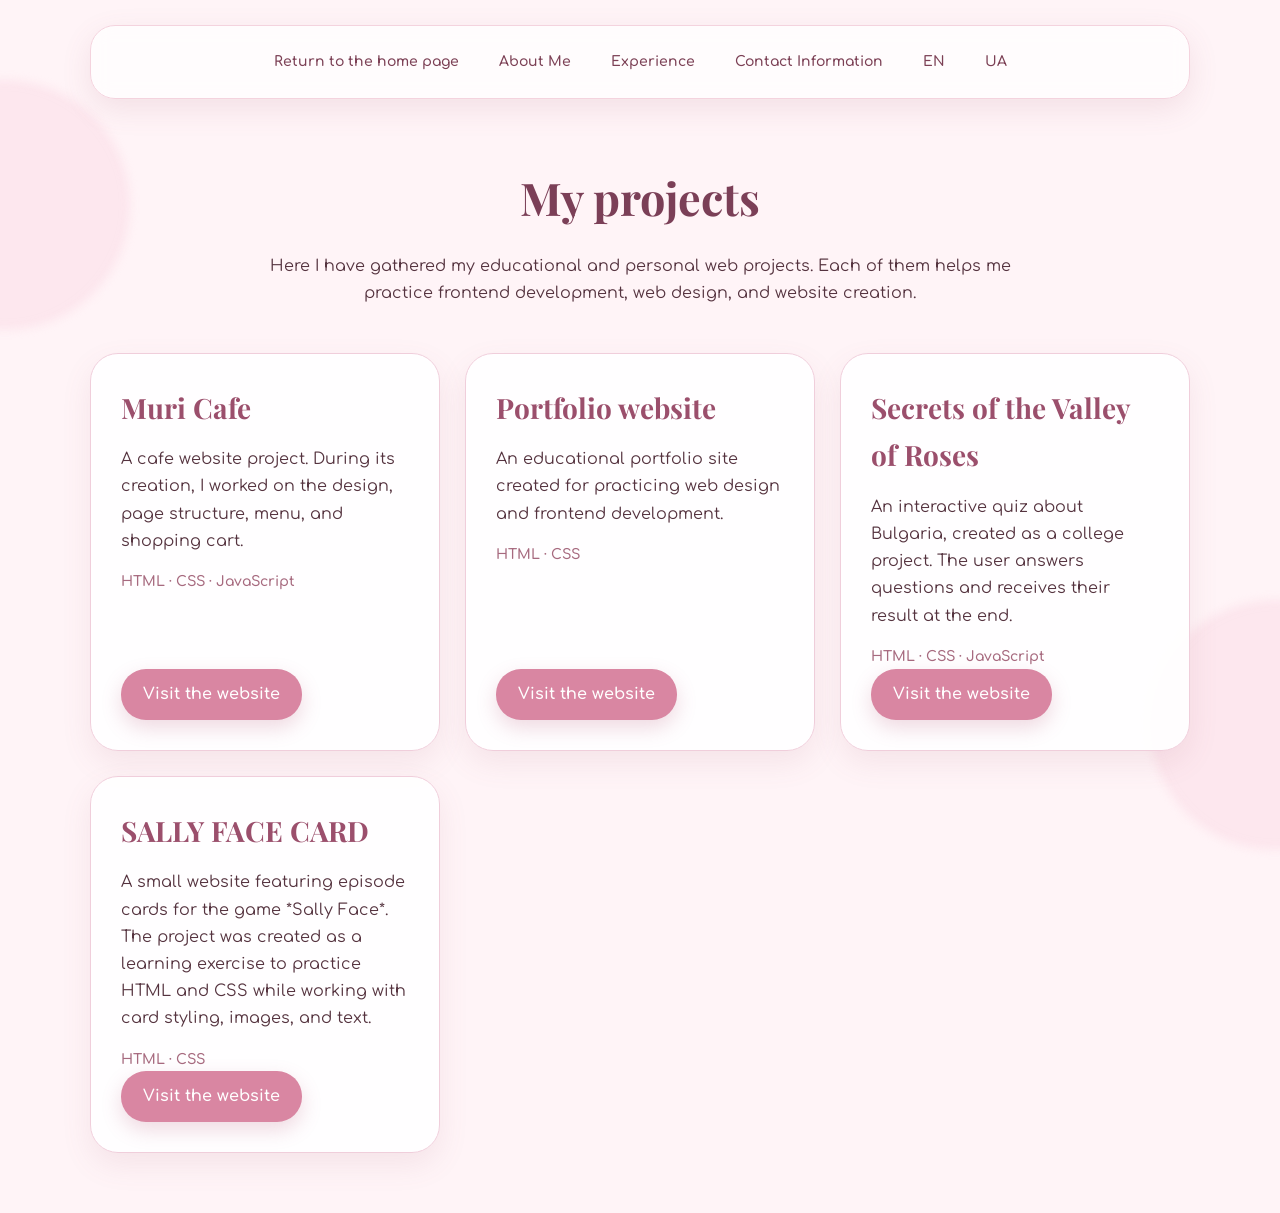
==== projects-en.html @ e0c2c513 "Add projects-en.html with project details" ====
<!DOCTYPE html>
<html lang="en">
<head>
     <link rel="stylesheet" href="style.css">
    <meta charset="UTF-8">
    <meta name="viewport" content="width=device-width, initial-scale=1.0">
    <title>Projects</title>
</head>
<body>
      

      <nav> 
        <a href="index-en.html">Return to the home page</a>
        <a href="about-en.html">About Me</a>
       <a href="experience-en.html">Experience</a>
        <a href="contacts-en.html">Contact Information</a>
     <a href="projects-en.html">EN</a>
        <a href="projects.html">UA</a>
    </nav>

    <main class="projects-page">

        <h1>My projects</h1>

        <p class="projects-intro">
            Here I have gathered my educational and personal web projects.
            Each of them helps me practice frontend development,
            web design, and website creation.
        </p>


        <div class="projects-list">
            <div class="project-card">

                <h2>Muri Cafe</h2>

                <p>
                    A cafe website project.
                    During its creation, I worked on the design,
                    page structure, menu, and shopping cart.
                </p>

                <p class="project-tech">
                    HTML · CSS · JavaScript
                </p>

                <a href="https://yurliu.github.io/Muri-Cafe/cart.html" target="_blank" class="project-button">
                   Visit the website
                </a>

            </div>


            
            <div class="project-card">

                <h2>Portfolio website</h2>

                <p>
                    An educational portfolio site created for practicing
                    web design and frontend development.
                </p>

                <p class="project-tech">
                    HTML · CSS 
                </p>

                <a href="https://yurliu.github.io/Mysite/" target="_blank" class="project-button">
                    Visit the website
                </a>

            </div>


            
            <div class="project-card">

                <h2>Secrets of the Valley of Roses</h2>

                <p>
                    An interactive quiz about Bulgaria, created as a college project. The user answers questions and receives their result at the end.
                </p>

                <p class="project-tech">
                    HTML · CSS · JavaScript
                </p>

                <a href="https://yurliu.github.io/school.work/" target="_blank" class="project-button">
                    Visit the website
                </a>

            </div>

   <div class="project-card">

                <h2>SALLY FACE CARD</h2>

                <p>
                  A small website featuring episode cards for the game *Sally Face*. The project was created as a learning exercise to practice HTML and CSS while working with card styling, images, and text.
                </p>

                <p class="project-tech">
                    HTML · CSS 
                </p>

                <a href="https://yurliu.github.io/Sally-Face-cards/" target="_blank" class="project-button">
                    Visit the website
                </a>

            </div>

        </div>

    </main>
<script src="script.js"></script>
</body>
</html>
---- style.css ----
@import url('https://fonts.googleapis.com/css2?family=Comfortaa:wght@400;500;600;700&family=Playfair+Display:wght@500;600;700&display=swap');

* {
    box-sizing: border-box;
    margin: 0;
    padding: 0;
}

html {
    scroll-behavior: smooth;
}

body {
    background: #fff4f7;
    color: #55333f;
    font-family: "Comfortaa", sans-serif;
    line-height: 1.7;
    min-height: 100vh;
    overflow-x: hidden;
}

/* Декоративные элементы */

body::before,
body::after {
    content: "";
    position: fixed;
    width: 250px;
    height: 250px;
    border-radius: 50%;
    background: #f8cddc;
    opacity: 0.35;
    z-index: -1;
    filter: blur(5px);
}

body::before {
    top: 80px;
    left: -120px;
}

body::after {
    right: -120px;
    bottom: 50px;
}

/* Навигация */

nav {
    width: calc(100% - 40px);
    max-width: 1100px;
    margin: 25px auto;
    padding: 15px 20px;

    display: flex;
    justify-content: center;
    align-items: center;
    gap: 10px;
    flex-wrap: wrap;

    background: rgba(255, 255, 255, 0.75);
    border: 1px solid #f4d3de;
    border-radius: 25px;

    box-shadow: 0 10px 30px rgba(157, 86, 111, 0.12);
    backdrop-filter: blur(10px);
}

nav a {
    text-decoration: none;
    color: #7c4055;
    font-size: 14px;
    font-weight: 600;

    padding: 9px 15px;
    border-radius: 18px;

    transition: 0.3s ease;
}

nav a:hover {
    background: #f5c5d5;
    color: #5b2e3e;
    transform: translateY(-2px);
}

/* Общие заголовки */

h1,
h2,
h3 {
    font-family: "Playfair Display", serif;
    color: #7b3f57;
}

h1 {
    font-size: 38px;
    margin-bottom: 18px;
}

h2 {
    font-size: 28px;
    margin-bottom: 15px;
}

h3 {
    font-size: 20px;
    margin-bottom: 8px;
}

p {
    font-size: 16px;
}

/* Общий стиль блоков */

.education,
.music,
.language,
.it,
.myinterests,
.mygoals,
.teaching-experience,
.work-experience,
.frontend-and-web-design,
.strengths,
.resume,
.about-preview,
.projects-preview,
.skills-preview,
.journey,
.contacts-preview {
    width: calc(100% - 40px);
    max-width: 1000px;
    margin: 35px auto;
    padding: 40px;

    background: rgba(255, 255, 255, 0.85);

    border: 1px solid #f2d5df;
    border-radius: 30px;

    box-shadow: 0 15px 40px rgba(157, 86, 111, 0.10);

    transition: 0.35s ease;
}

.education:hover,
.music:hover,
.language:hover,
.it:hover,
.myinterests:hover,
.mygoals:hover,
.teaching-experience:hover,
.work-experience:hover,
.frontend-and-web-design:hover,
.resume:hover,
.about-preview:hover,
.projects-preview:hover,
.skills-preview:hover,
.journey:hover,
.contacts-preview:hover {
    transform: translateY(-5px);
    box-shadow: 0 20px 45px rgba(157, 86, 111, 0.16);
}

/* Главная страница */

.resume {
    margin-top: 70px;
    text-align: center;
    padding: 70px 45px;

    background: linear-gradient(
        135deg,
        #f8d8e2,
        #fff5f7
    );
}

.resume h1 {
    font-size: 48px;
}

.resume p {
    font-size: 20px;
    margin-bottom: 30px;
}

/* Ссылки-кнопки */

.resume a,
.about-preview a,
.projects-preview a,
.contacts-preview a,
.project-button {
    display: inline-block;

    margin-top: 20px;
    padding: 12px 22px;

    background: #d986a2;
    color: white;

    text-decoration: none;
    font-weight: 600;

    border-radius: 25px;

    box-shadow: 0 8px 20px rgba(180, 88, 119, 0.22);

    transition: 0.3s ease;
}

.resume a:hover,
.about-preview a:hover,
.projects-preview a:hover,
.contacts-preview a:hover,
.project-button:hover {
    background: #bd6685;
    transform: translateY(-3px);
    box-shadow: 0 12px 25px rgba(180, 88, 119, 0.30);
}

/* Главная */

.about-preview {
    background: #fffafc;
}

.projects-preview {
    background: #fce8ee;
}

.skills-preview {
    background: #fffafc;
}

.journey {
    background: linear-gradient(
        135deg,
        #fff,
        #fce2eb
    );
}

.contacts-preview {
    background: #f9d8e3;
}

/* Страница проектов */

.projects-page,
.contacts-page {
    width: calc(100% - 40px);
    max-width: 1100px;
    margin: 60px auto;
}

.projects-page > h1,
.contacts-page > h1 {
    text-align: center;
    font-size: 45px;
}

.projects-intro {
    max-width: 750px;
    margin: 0 auto 45px;
    text-align: center;
}

/* Карточки проектов */

.projects-list {
    display: grid;
    grid-template-columns: repeat(3, 1fr);
    gap: 25px;
}

.project-card {
    padding: 30px;

    background: rgba(255, 255, 255, 0.9);
    border: 1px solid #f0cedb;
    border-radius: 28px;

    box-shadow: 0 12px 30px rgba(157, 86, 111, 0.10);

    transition: 0.35s ease;

    display: flex;
    flex-direction: column;
}

.project-card:hover {
    transform: translateY(-8px) rotate(0.5deg);
    box-shadow: 0 20px 40px rgba(157, 86, 111, 0.18);
}

.project-card h2 {
    color: #9b4f6c;
}

.project-tech {
    margin-top: 15px;
    font-size: 14px;
    color: #a76a7f;
    font-weight: 600;
}

.project-button {
    align-self: flex-start;
    margin-top: auto;
}

/* Сильні сторони */

.strengths {
    background: #fff8fa;
}

.strengths h2 {
    text-align: center;
}

.strengths-list {
    display: grid;
    grid-template-columns: repeat(2, 1fr);
    gap: 18px;
    margin-top: 25px;
}

.strength {
    padding: 22px;

    background: #fde9ef;
    border: 1px solid #f3d0dc;
    border-radius: 22px;

    transition: 0.3s ease;
}

.strength:hover {
    background: #f9d5e1;
    transform: translateY(-4px);
}

.strength p {
    font-size: 14px;
}

/* Контакти */

.contacts-page {
    text-align: center;
}

.contacts-page > p {
    max-width: 700px;
    margin: 0 auto 35px;
}

.contact-form,
.contact-info {
    max-width: 700px;
    margin: 30px auto;
    padding: 35px;

    text-align: left;

    background: rgba(255, 255, 255, 0.9);

    border-radius: 30px;
    border: 1px solid #f0cedb;

    box-shadow: 0 15px 35px rgba(157, 86, 111, 0.10);
}

.contact-form h2,
.contact-info h2 {
    text-align: center;
}

/* Форма */

form {
    display: flex;
    flex-direction: column;
}

label {
    margin-top: 18px;
    margin-bottom: 7px;

    color: #7c4055;
    font-weight: 600;
}

input,
textarea {
    width: 100%;

    padding: 13px 15px;

    font-family: "Comfortaa", sans-serif;
    font-size: 14px;

    border: 1px solid #e9c5d2;
    border-radius: 15px;

    background: #fff8fa;
    color: #55333f;

    outline: none;

    transition: 0.3s ease;
}

input:focus,
textarea:focus {
    border-color: #d986a2;
    box-shadow: 0 0 0 4px rgba(217, 134, 162, 0.12);
}

textarea {
    resize: vertical;
}

button {
    margin-top: 25px;
    padding: 13px 20px;

    border: none;
    border-radius: 25px;

    background: #d986a2;
    color: white;

    font-family: "Comfortaa", sans-serif;
    font-weight: 600;
    font-size: 15px;

    cursor: pointer;

    transition: 0.3s ease;
}

button:hover {
    background: #bd6685;
    transform: translateY(-2px);
}

.contact-info {
    text-align: center;
}

.contact-info p {
    margin: 15px 0;
}

.contact-info a {
    color: #b65376;
    text-decoration: none;
    font-weight: 600;
}

.contact-info a:hover {
    text-decoration: underline;
}

/* Footer */

footer {
    text-align: center;
    padding: 35px 20px;
    margin-top: 60px;

    color: #936477;
    font-size: 14px;
}

/* Плавное появление */

.education,
.music,
.language,
.it,
.myinterests,
.mygoals,
.teaching-experience,
.work-experience,
.frontend-and-web-design,
.strength,
.project-card,
.contact-form,
.contact-info {
    animation: appear 0.7s ease both;
}

@keyframes appear {
    from {
        opacity: 0;
        transform: translateY(20px);
    }

    to {
        opacity: 1;
        transform: translateY(0);
    }
}

/* Телефон */

/* =========================
   АДАПТАЦІЯ ДЛЯ ПЛАНШЕТІВ
   ========================= */

@media (max-width: 900px) {

    .projects-list {
        grid-template-columns: repeat(2, 1fr);
    }

}


/* =========================
   АДАПТАЦІЯ ДЛЯ ТЕЛЕФОНІВ
   ========================= */

@media (max-width: 600px) {

    body {
        font-size: 15px;
    }

    nav {
        width: calc(100% - 20px);
        margin: 10px auto;
        padding: 12px;
        gap: 6px;
    }

    nav a {
        font-size: 13px;
        padding: 8px 10px;
    }

    h1 {
        font-size: 30px;
    }

    h2 {
        font-size: 25px;
    }

    h3 {
        font-size: 20px;
    }

    .resume {
        width: calc(100% - 20px);
        margin: 25px auto;
        padding: 45px 20px;
    }

    .resume h1 {
        font-size: 32px;
    }

    .resume p {
        font-size: 16px;
    }

    .education,
    .music,
    .language,
    .it,
    .myinterests,
    .mygoals,
    .teaching-experience,
    .work-experience,
    .frontend-and-web-design,
    .strengths,
    .about-preview,
    .projects-preview,
    .skills-preview,
    .journey,
    .contacts-preview {
        width: calc(100% - 20px);
        padding: 25px 20px;
    }

    .projects-page,
    .contacts-page {
        width: calc(100% - 20px);
        margin-top: 30px;
    }

    .projects-list {
        grid-template-columns: 1fr;
    }

    .strengths-list {
        grid-template-columns: 1fr;
    }

    .contact-form,
    .contact-info {
        width: 100%;
        padding: 25px 20px;
    }

    input,
    textarea {
        font-size: 16px;
    }

    button,
    .project-button {
        width: 100%;
        max-width: 300px;
    }

}


/* =========================
   ДУЖЕ МАЛЕНЬКИЙ ТЕЛЕФОН
   ========================= */

@media (max-width: 400px) {

    .resume h1 {
        font-size: 27px;
    }

    h2 {
        font-size: 23px;
    }

    nav a {
        font-size: 12px;
    }

    .resume {
        padding: 35px 15px;
    }

}
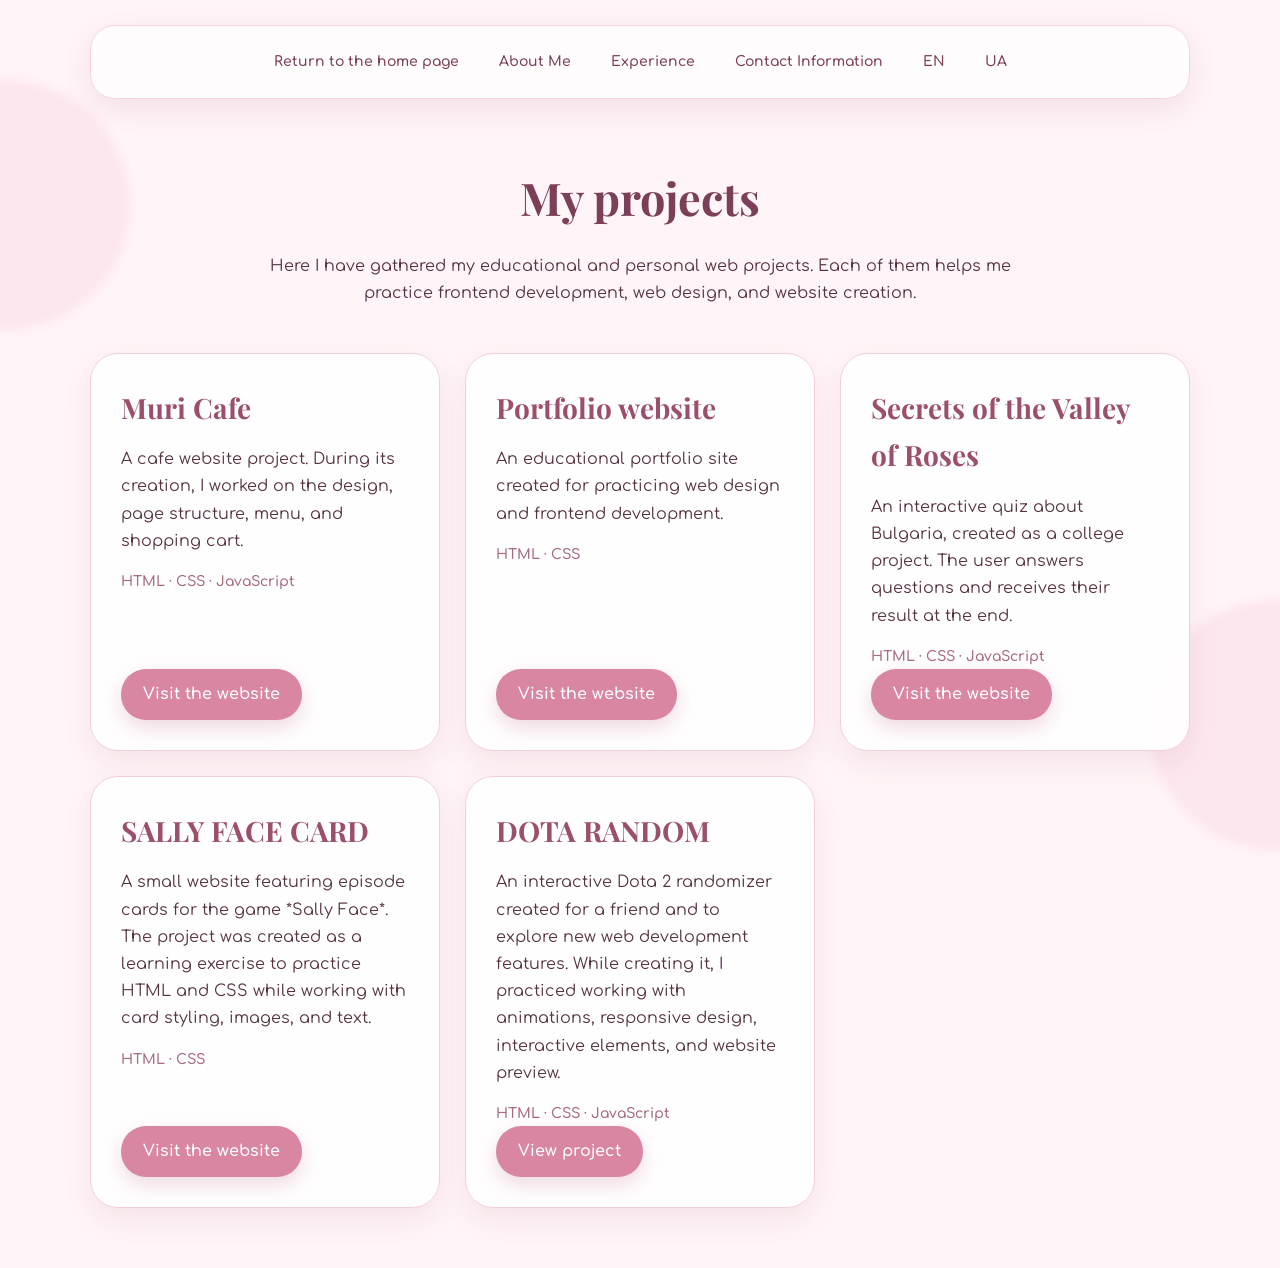
==== commit 8b9a94a6: "Update projects-en.html" ====
--- a/projects-en.html
+++ b/projects-en.html
@@ -108,7 +108,23 @@
                 </a>
 
             </div>
+<div class="project-card">
 
+    <h2>DOTA RANDOM</h2>
+
+    <p>
+        An interactive Dota 2 randomizer created for a friend and to explore new web development features. While creating it, I practiced working with animations, responsive design, interactive elements, and website preview.
+    </p>
+
+    <p class="project-tech">
+        HTML · CSS · JavaScript
+    </p>
+
+    <a href="https://yurliu.github.io/DOTA-2-RANDOM/" target="_blank" class="project-button">
+        View project
+    </a>
+
+</div>
         </div>
 
     </main>
--- a/style.css
+++ b/style.css
@@ -648,3 +648,13 @@
     }
 
 }
+
+body {
+    opacity: 0;
+    transition: opacity 1s ease;
+}
+
+body.page-loaded {
+    opacity: 1;
+}
+
